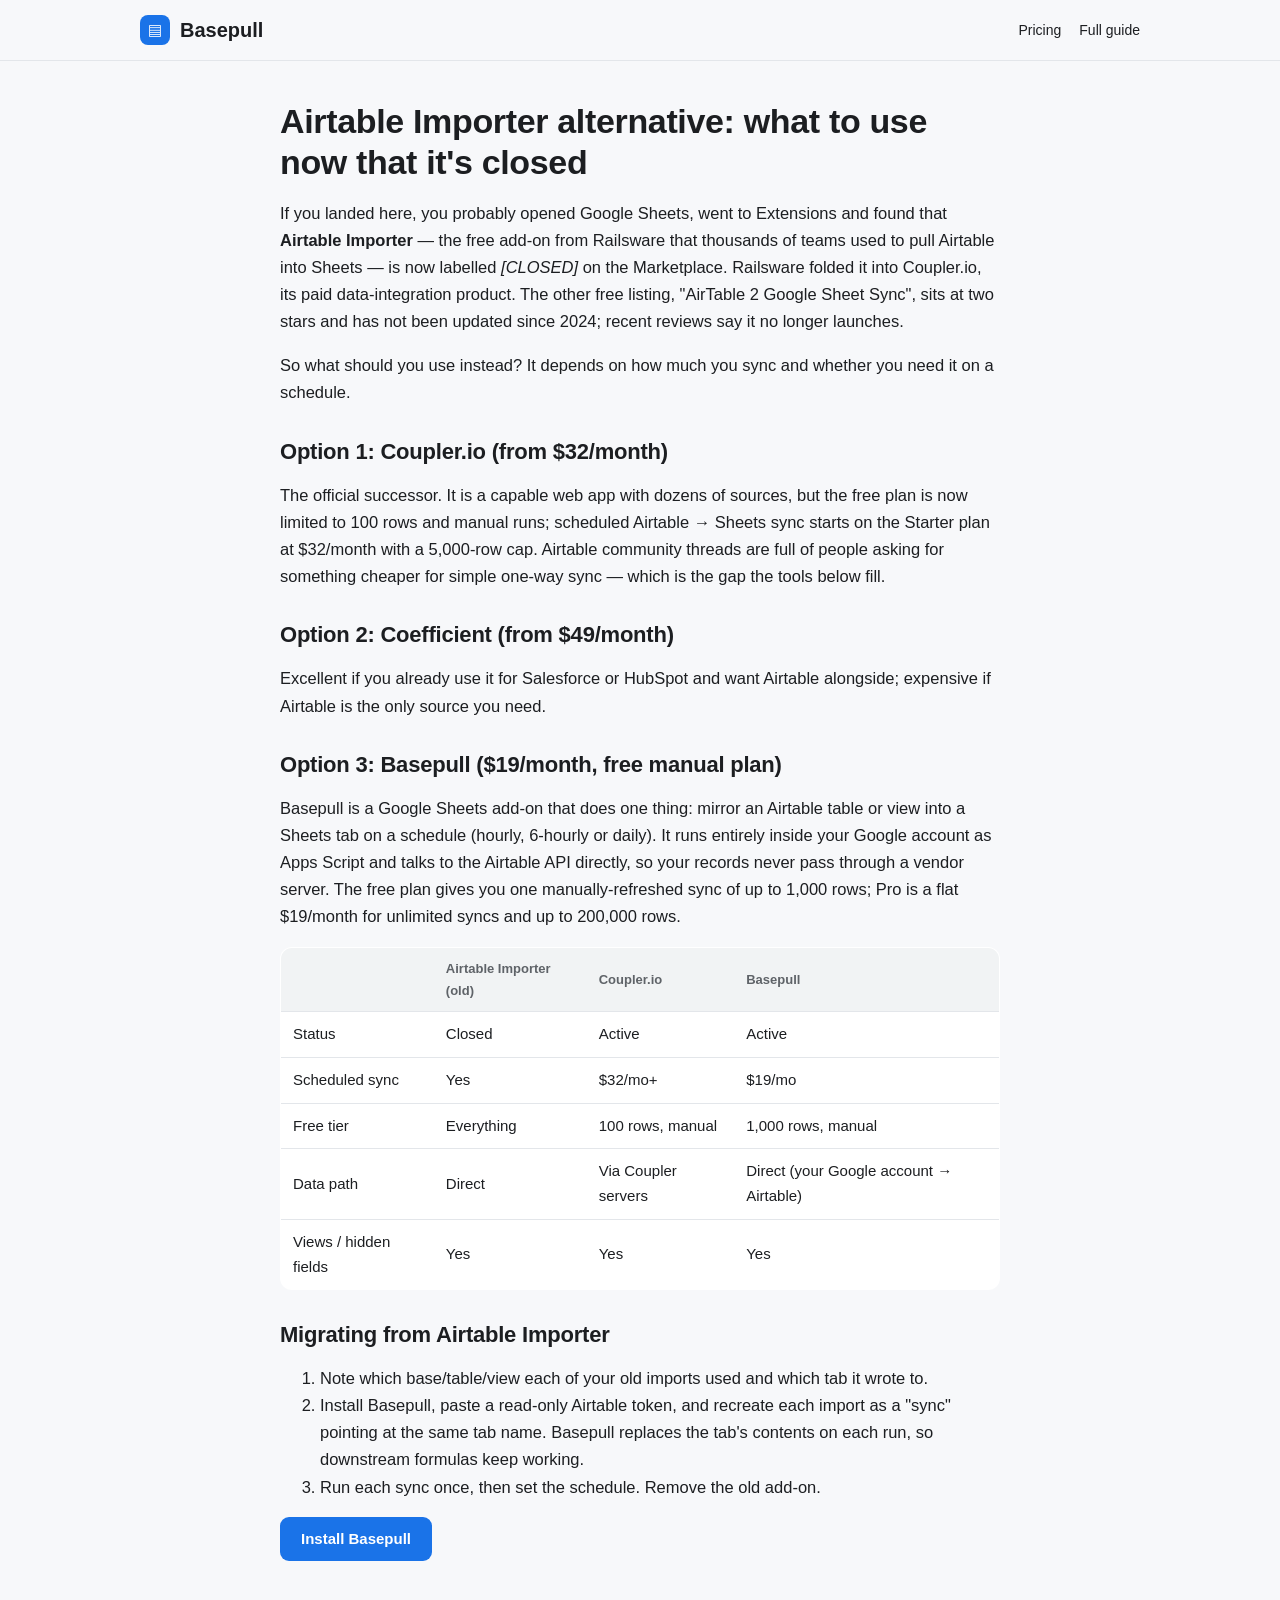
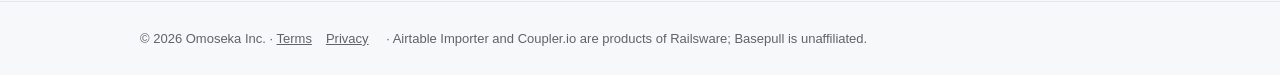
==== airtable-importer-alternative.html @ 1b7c4e72 "Add files via upload" ====
<!doctype html>
<html lang="en"><head><meta charset="utf-8"><meta name="viewport" content="width=device-width,initial-scale=1">
<title>Airtable Importer is closed — the best alternatives for Google Sheets (2026)</title>
<meta name="description" content="Railsware's Airtable Importer add-on for Google Sheets is closed and the other free add-on is abandoned. Here is what to use instead, with prices and limits.">
<link rel="icon" href="favicon.svg" type="image/svg+xml"><link rel="stylesheet" href="style.css"></head>
<body>
<header class="top"><div class="wrap"><a class="brand" href="./"><span class="mark">▤</span>Basepull</a><nav><a href="./#pricing">Pricing</a><a href="airtable-to-google-sheets.html">Full guide</a></nav></div></header>
<main class="article">
<h1>Airtable Importer alternative: what to use now that it's closed</h1>
<p>If you landed here, you probably opened Google Sheets, went to Extensions and found that <strong>Airtable Importer</strong> — the free add-on from Railsware that thousands of teams used to pull Airtable into Sheets — is now labelled <em>[CLOSED]</em> on the Marketplace. Railsware folded it into Coupler.io, its paid data-integration product. The other free listing, "AirTable 2 Google Sheet Sync", sits at two stars and has not been updated since 2024; recent reviews say it no longer launches.</p>
<p>So what should you use instead? It depends on how much you sync and whether you need it on a schedule.</p>

<h2>Option 1: Coupler.io (from $32/month)</h2>
<p>The official successor. It is a capable web app with dozens of sources, but the free plan is now limited to 100 rows and manual runs; scheduled Airtable → Sheets sync starts on the Starter plan at $32/month with a 5,000-row cap. Airtable community threads are full of people asking for something cheaper for simple one-way sync — which is the gap the tools below fill.</p>

<h2>Option 2: Coefficient (from $49/month)</h2>
<p>Excellent if you already use it for Salesforce or HubSpot and want Airtable alongside; expensive if Airtable is the only source you need.</p>

<h2>Option 3: Basepull ($19/month, free manual plan)</h2>
<p>Basepull is a Google Sheets add-on that does one thing: mirror an Airtable table or view into a Sheets tab on a schedule (hourly, 6-hourly or daily). It runs entirely inside your Google account as Apps Script and talks to the Airtable API directly, so your records never pass through a vendor server. The free plan gives you one manually-refreshed sync of up to 1,000 rows; Pro is a flat $19/month for unlimited syncs and up to 200,000 rows.</p>
<div class="tablewrap"><table class="compare">
<tr><th></th><th>Airtable Importer (old)</th><th>Coupler.io</th><th>Basepull</th></tr>
<tr><td>Status</td><td>Closed</td><td>Active</td><td>Active</td></tr>
<tr><td>Scheduled sync</td><td>Yes</td><td>$32/mo+</td><td>$19/mo</td></tr>
<tr><td>Free tier</td><td>Everything</td><td>100 rows, manual</td><td>1,000 rows, manual</td></tr>
<tr><td>Data path</td><td>Direct</td><td>Via Coupler servers</td><td>Direct (your Google account → Airtable)</td></tr>
<tr><td>Views / hidden fields</td><td>Yes</td><td>Yes</td><td>Yes</td></tr>
</table></div>

<h2>Migrating from Airtable Importer</h2>
<ol>
<li>Note which base/table/view each of your old imports used and which tab it wrote to.</li>
<li>Install Basepull, paste a read-only Airtable token, and recreate each import as a "sync" pointing at the same tab name. Basepull replaces the tab's contents on each run, so downstream formulas keep working.</li>
<li>Run each sync once, then set the schedule. Remove the old add-on.</li>
</ol>
<p><a class="btn primary" href="./#install">Install Basepull</a></p>
</main>
<footer><div class="wrap">© 2026 Omoseka Inc. · <a href="terms.html">Terms</a><a href="privacy.html">Privacy</a> · Airtable Importer and Coupler.io are products of Railsware; Basepull is unaffiliated.</div></footer>
</body></html>
---- style.css ----
:root{--bg:#f7f8fa;--paper:#fff;--ink:#1c1e21;--muted:#5f6368;--line:#e3e6ea;--accent:#1a73e8;--accent-2:#1557b0;--accent-soft:#e8f0fe;--good:#1e7e4a;--good-soft:#e6f4ea;--warn:#8a5a10;--warn-soft:#fbf1dc;--shadow:0 1px 2px rgba(0,0,0,.05),0 10px 30px rgba(28,30,33,.06)}
*{box-sizing:border-box}
body{margin:0;background:var(--bg);color:var(--ink);font-family:Inter,"Helvetica Neue",Helvetica,Arial,system-ui,sans-serif;font-size:16px;line-height:1.65}
a{color:var(--accent)}
h1,h2,h3{line-height:1.2;margin:0 0 .5em;letter-spacing:-.01em}
.wrap{max-width:1040px;margin:0 auto;padding:0 20px}
header.top{border-bottom:1px solid var(--line);background:rgba(247,248,250,.92);backdrop-filter:blur(8px);position:sticky;top:0;z-index:5}
header.top .wrap{display:flex;align-items:center;justify-content:space-between;height:60px}
.brand{display:flex;align-items:center;gap:10px;font-weight:700;font-size:20px;text-decoration:none;color:var(--ink)}
.brand .mark{width:30px;height:30px;border-radius:8px;background:var(--accent);color:#fff;display:grid;place-items:center;font-size:15px}
nav a{margin-left:18px;color:var(--ink);text-decoration:none;font-size:14px}
.btn{display:inline-flex;align-items:center;justify-content:center;gap:8px;border:1px solid transparent;border-radius:9px;padding:11px 20px;font-size:15px;font-weight:600;cursor:pointer;text-decoration:none;font-family:inherit;line-height:1.3;transition:.15s}
.btn.primary{background:var(--accent);color:#fff}.btn.primary:hover{background:var(--accent-2)}
.btn.ghost{background:transparent;border-color:var(--line);color:var(--ink)}.btn.ghost:hover{background:#fff}
.btn.big{padding:14px 26px;font-size:16px}
.badge{display:inline-flex;border-radius:999px;padding:3px 10px;font-size:12px;font-weight:600;background:var(--accent-soft);color:var(--accent-2)}
.hero{padding:64px 0 32px;text-align:center}
.hero h1{font-size:44px;max-width:20ch;margin:12px auto}
.hero p.lead{font-size:18px;color:var(--muted);max-width:60ch;margin:0 auto 22px}
@media(max-width:640px){.hero h1{font-size:30px}}
.panel{background:var(--paper);border:1px solid var(--line);border-radius:14px;box-shadow:var(--shadow);padding:22px}
section.block{padding:40px 0}
section.block h2{font-size:30px;margin-bottom:18px}
.grid3{display:grid;grid-template-columns:repeat(3,1fr);gap:16px}
@media(max-width:860px){.grid3{grid-template-columns:1fr}}
.card{background:var(--paper);border:1px solid var(--line);border-radius:14px;padding:22px}
.card h3{font-size:18px}.card p{color:var(--muted);font-size:15px;margin:0}
.price .amt{font-size:36px;font-weight:700}.price .amt small{font-size:15px;color:var(--muted);font-weight:400}
.price ul{padding-left:1.2em;margin:10px 0 16px;font-size:15px}.price li{margin-bottom:4px}
.price.hot{border-color:var(--accent);box-shadow:0 0 0 3px var(--accent-soft)}
.faq details{border-bottom:1px solid var(--line);padding:12px 0}.faq summary{cursor:pointer;font-weight:600}.faq p{margin:8px 0 0;color:var(--muted);font-size:15px}
.steps{counter-reset:s;display:grid;grid-template-columns:repeat(3,1fr);gap:16px}
@media(max-width:860px){.steps{grid-template-columns:1fr}}
.steps .card::before{counter-increment:s;content:counter(s);display:inline-grid;place-items:center;width:28px;height:28px;border-radius:50%;background:var(--accent);color:#fff;font-weight:700;margin-bottom:10px}
.compare{width:100%;border-collapse:collapse;font-size:15px;background:#fff;border:1px solid var(--line);border-radius:12px;overflow:hidden}
.compare th,.compare td{padding:10px 12px;border-bottom:1px solid var(--line);text-align:left}
.compare th{background:#f1f3f4;font-size:13px;color:var(--muted)}
.compare tr:last-child td{border-bottom:0}
.tablewrap{overflow-x:auto}
footer{border-top:1px solid var(--line);margin-top:40px;padding:26px 0;color:var(--muted);font-size:13px}footer a{color:var(--muted);margin-right:14px}
.article{max-width:760px;margin:40px auto;padding:0 20px}.article h1{font-size:34px}.article h2{font-size:22px;margin-top:32px}.article p,.article li{font-size:16.5px}
.article img{border:1px solid var(--line);border-radius:10px}
.note{background:var(--warn-soft);color:var(--warn);border-radius:9px;padding:10px 14px;font-size:14px}
code,pre{font-family:ui-monospace,SFMono-Regular,Menlo,monospace;font-size:14px;background:#f1f3f4;border-radius:6px;padding:2px 6px}
pre{padding:12px 14px;overflow-x:auto}
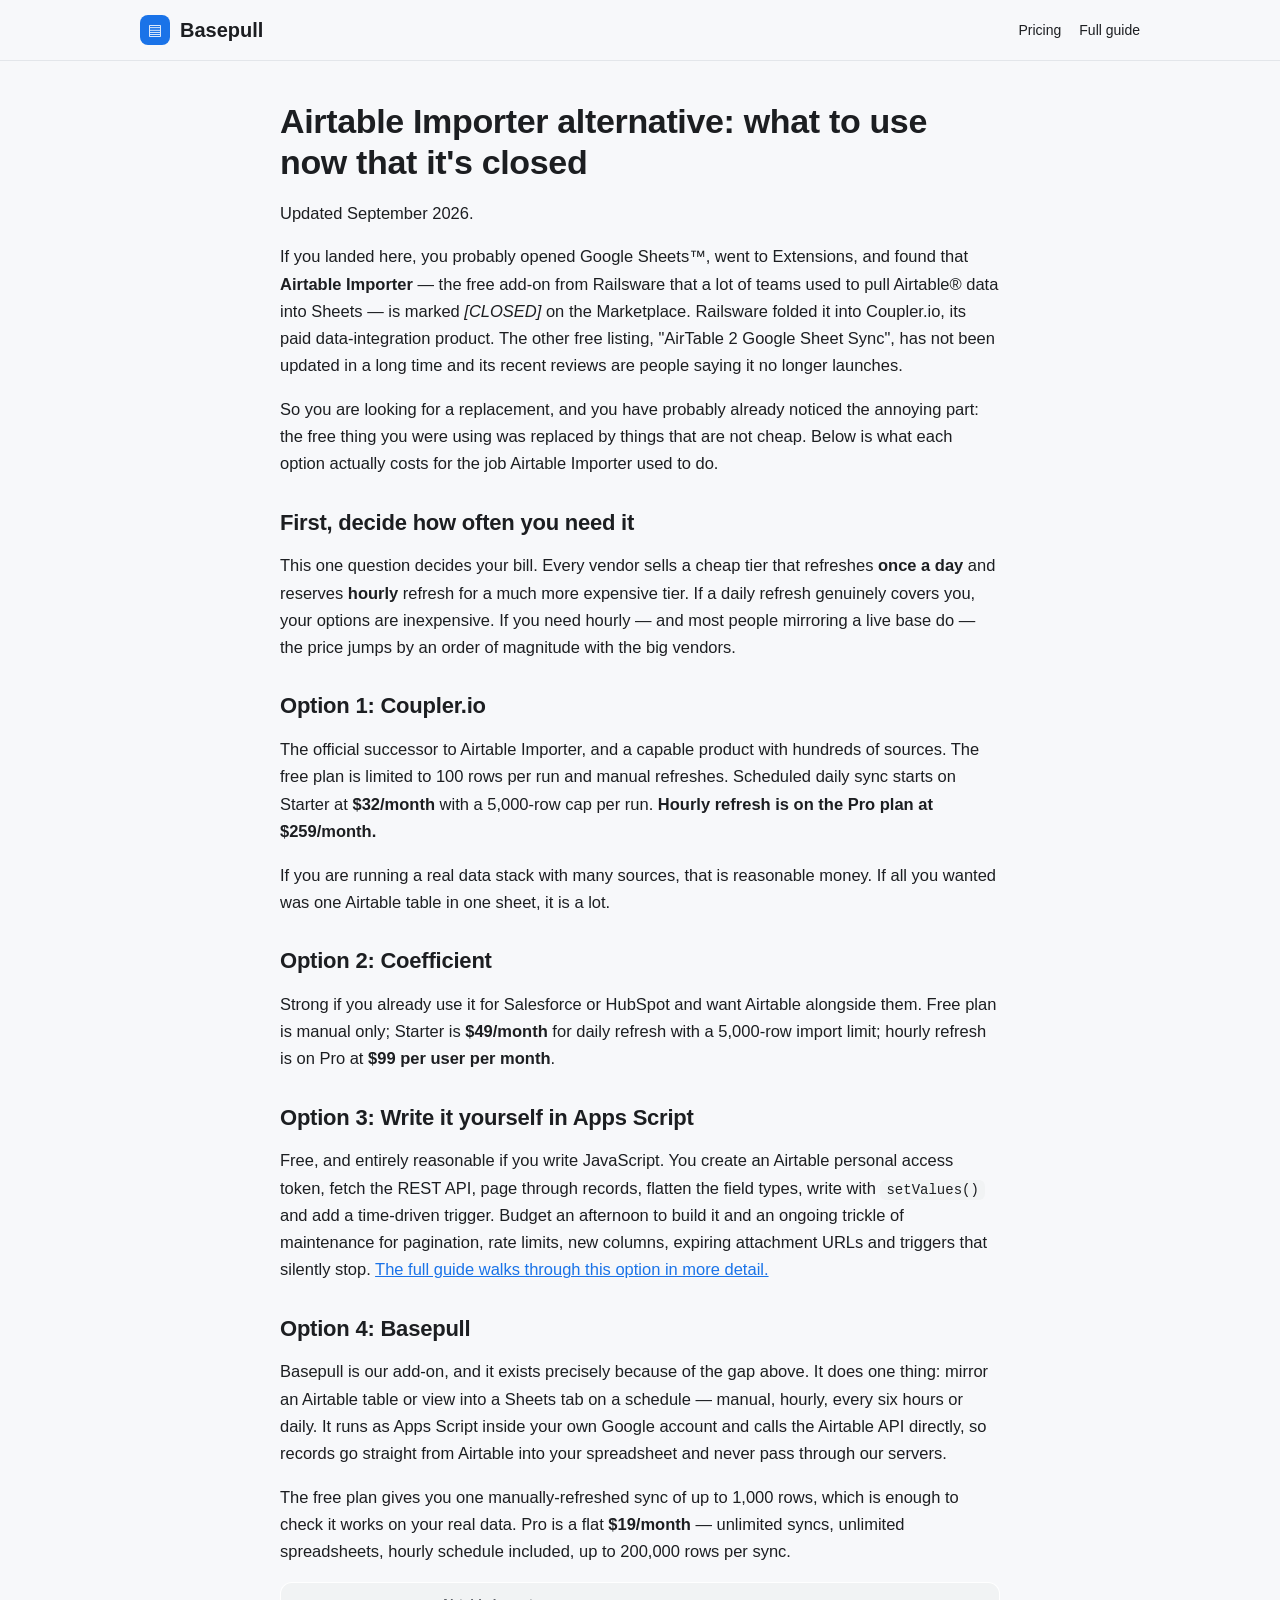
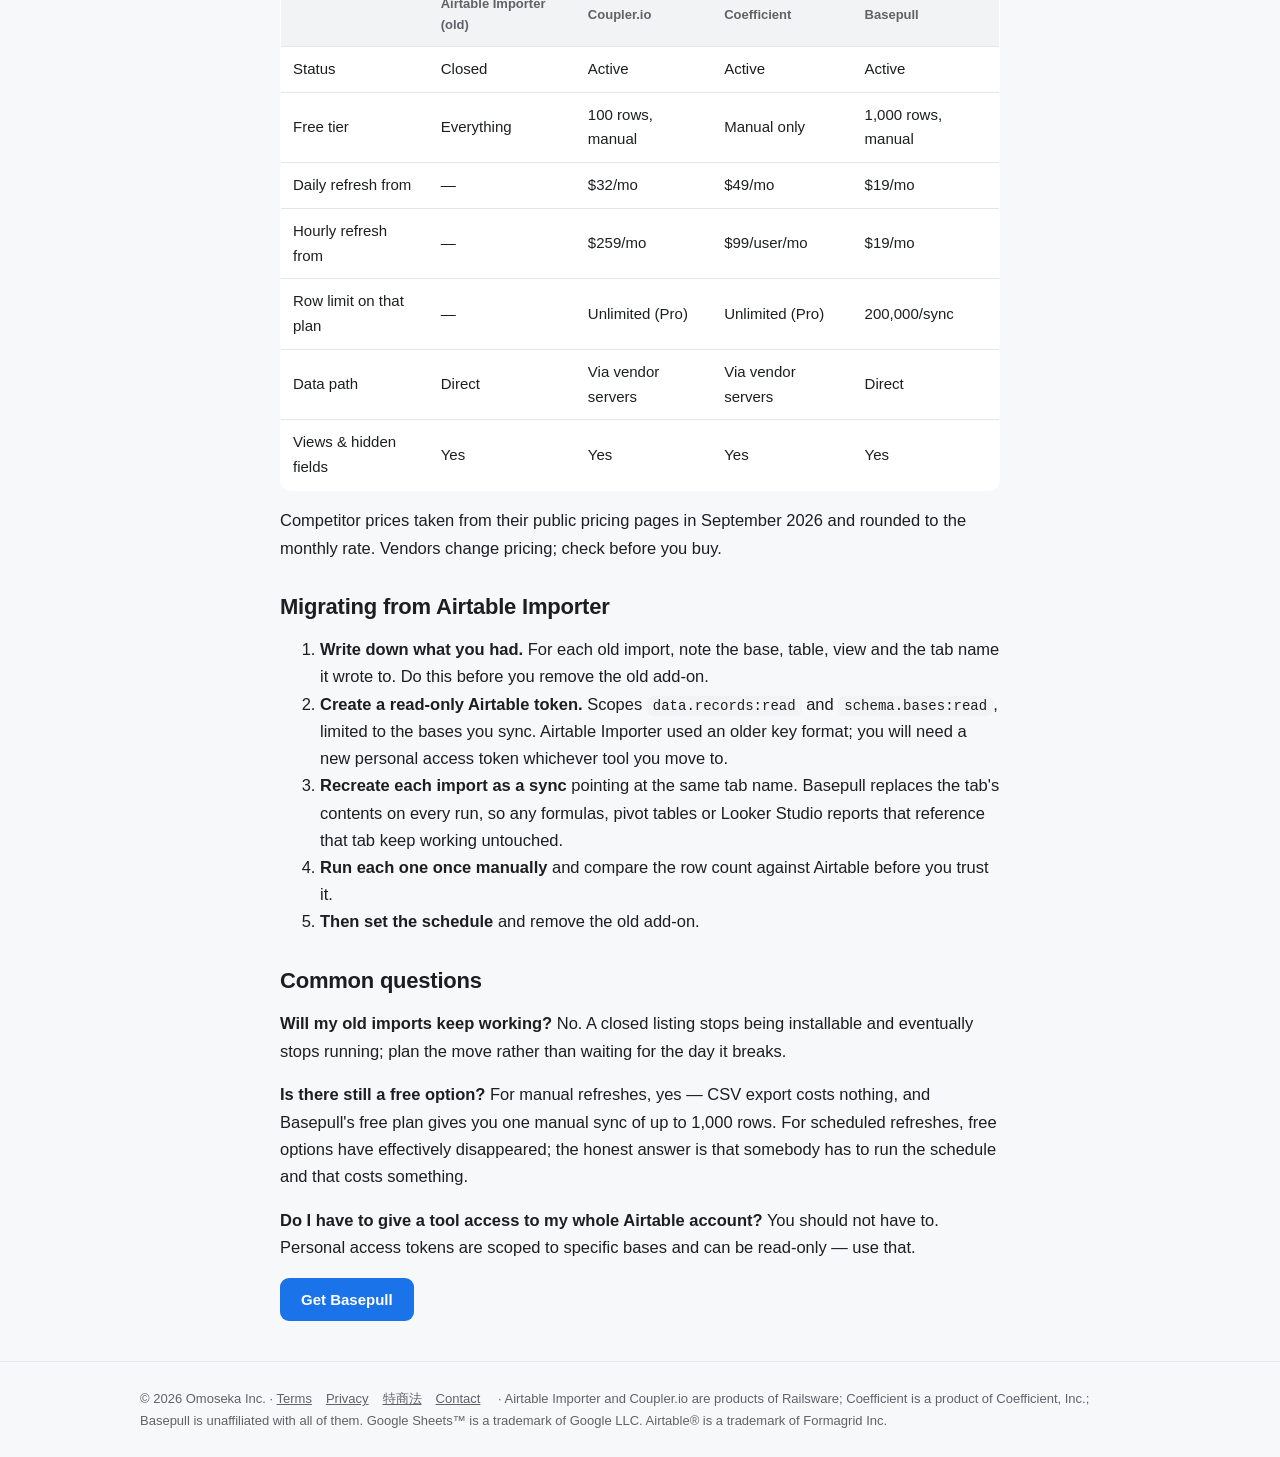
==== commit b4763008: "Expand SEO articles and add Coupler.io alternative page" ====
--- a/airtable-importer-alternative.html
+++ b/airtable-importer-alternative.html
@@ -1,39 +1,60 @@
 <!doctype html>
 <html lang="en"><head><meta charset="utf-8"><meta name="viewport" content="width=device-width,initial-scale=1">
 <title>Airtable Importer is closed — the best alternatives for Google Sheets (2026)</title>
-<meta name="description" content="Railsware's Airtable Importer add-on for Google Sheets is closed and the other free add-on is abandoned. Here is what to use instead, with prices and limits.">
+<meta name="description" content="Railsware's free Airtable Importer add-on for Google Sheets is closed. Here is what to use instead in 2026, with real prices, row limits and which plans actually include hourly refresh.">
+<link rel="canonical" href="https://basepull.app/airtable-importer-alternative.html">
 <link rel="icon" href="favicon.svg" type="image/svg+xml"><link rel="stylesheet" href="style.css"></head>
 <body>
-<header class="top"><div class="wrap"><a class="brand" href="./"><span class="mark">▤</span>Basepull</a><nav><a href="./#pricing">Pricing</a><a href="airtable-to-google-sheets.html">Full guide</a></nav></div></header>
+<header class="top"><div class="wrap"><a class="brand" href="./"><span class="mark">&#9636;</span>Basepull</a><nav><a href="./#pricing">Pricing</a><a href="airtable-to-google-sheets.html">Full guide</a></nav></div></header>
 <main class="article">
 <h1>Airtable Importer alternative: what to use now that it's closed</h1>
-<p>If you landed here, you probably opened Google Sheets, went to Extensions and found that <strong>Airtable Importer</strong> — the free add-on from Railsware that thousands of teams used to pull Airtable into Sheets — is now labelled <em>[CLOSED]</em> on the Marketplace. Railsware folded it into Coupler.io, its paid data-integration product. The other free listing, "AirTable 2 Google Sheet Sync", sits at two stars and has not been updated since 2024; recent reviews say it no longer launches.</p>
-<p>So what should you use instead? It depends on how much you sync and whether you need it on a schedule.</p>
+<p class="lede">Updated September 2026.</p>
+<p>If you landed here, you probably opened Google Sheets&trade;, went to Extensions, and found that <strong>Airtable Importer</strong> &mdash; the free add-on from Railsware that a lot of teams used to pull Airtable&reg; data into Sheets &mdash; is marked <em>[CLOSED]</em> on the Marketplace. Railsware folded it into Coupler.io, its paid data-integration product. The other free listing, "AirTable 2 Google Sheet Sync", has not been updated in a long time and its recent reviews are people saying it no longer launches.</p>
+<p>So you are looking for a replacement, and you have probably already noticed the annoying part: the free thing you were using was replaced by things that are not cheap. Below is what each option actually costs for the job Airtable Importer used to do.</p>
 
-<h2>Option 1: Coupler.io (from $32/month)</h2>
-<p>The official successor. It is a capable web app with dozens of sources, but the free plan is now limited to 100 rows and manual runs; scheduled Airtable → Sheets sync starts on the Starter plan at $32/month with a 5,000-row cap. Airtable community threads are full of people asking for something cheaper for simple one-way sync — which is the gap the tools below fill.</p>
+<h2>First, decide how often you need it</h2>
+<p>This one question decides your bill. Every vendor sells a cheap tier that refreshes <strong>once a day</strong> and reserves <strong>hourly</strong> refresh for a much more expensive tier. If a daily refresh genuinely covers you, your options are inexpensive. If you need hourly &mdash; and most people mirroring a live base do &mdash; the price jumps by an order of magnitude with the big vendors.</p>
 
-<h2>Option 2: Coefficient (from $49/month)</h2>
-<p>Excellent if you already use it for Salesforce or HubSpot and want Airtable alongside; expensive if Airtable is the only source you need.</p>
+<h2>Option 1: Coupler.io</h2>
+<p>The official successor to Airtable Importer, and a capable product with hundreds of sources. The free plan is limited to 100 rows per run and manual refreshes. Scheduled daily sync starts on Starter at <strong>$32/month</strong> with a 5,000-row cap per run. <strong>Hourly refresh is on the Pro plan at $259/month.</strong></p>
+<p>If you are running a real data stack with many sources, that is reasonable money. If all you wanted was one Airtable table in one sheet, it is a lot.</p>
 
-<h2>Option 3: Basepull ($19/month, free manual plan)</h2>
-<p>Basepull is a Google Sheets add-on that does one thing: mirror an Airtable table or view into a Sheets tab on a schedule (hourly, 6-hourly or daily). It runs entirely inside your Google account as Apps Script and talks to the Airtable API directly, so your records never pass through a vendor server. The free plan gives you one manually-refreshed sync of up to 1,000 rows; Pro is a flat $19/month for unlimited syncs and up to 200,000 rows.</p>
+<h2>Option 2: Coefficient</h2>
+<p>Strong if you already use it for Salesforce or HubSpot and want Airtable alongside them. Free plan is manual only; Starter is <strong>$49/month</strong> for daily refresh with a 5,000-row import limit; hourly refresh is on Pro at <strong>$99 per user per month</strong>.</p>
+
+<h2>Option 3: Write it yourself in Apps Script</h2>
+<p>Free, and entirely reasonable if you write JavaScript. You create an Airtable personal access token, fetch the REST API, page through records, flatten the field types, write with <code>setValues()</code> and add a time-driven trigger. Budget an afternoon to build it and an ongoing trickle of maintenance for pagination, rate limits, new columns, expiring attachment URLs and triggers that silently stop. <a href="airtable-to-google-sheets.html">The full guide walks through this option in more detail.</a></p>
+
+<h2>Option 4: Basepull</h2>
+<p>Basepull is our add-on, and it exists precisely because of the gap above. It does one thing: mirror an Airtable table or view into a Sheets tab on a schedule &mdash; manual, hourly, every six hours or daily. It runs as Apps Script inside your own Google account and calls the Airtable API directly, so records go straight from Airtable into your spreadsheet and never pass through our servers.</p>
+<p>The free plan gives you one manually-refreshed sync of up to 1,000 rows, which is enough to check it works on your real data. Pro is a flat <strong>$19/month</strong> &mdash; unlimited syncs, unlimited spreadsheets, hourly schedule included, up to 200,000 rows per sync.</p>
+
 <div class="tablewrap"><table class="compare">
-<tr><th></th><th>Airtable Importer (old)</th><th>Coupler.io</th><th>Basepull</th></tr>
-<tr><td>Status</td><td>Closed</td><td>Active</td><td>Active</td></tr>
-<tr><td>Scheduled sync</td><td>Yes</td><td>$32/mo+</td><td>$19/mo</td></tr>
-<tr><td>Free tier</td><td>Everything</td><td>100 rows, manual</td><td>1,000 rows, manual</td></tr>
-<tr><td>Data path</td><td>Direct</td><td>Via Coupler servers</td><td>Direct (your Google account → Airtable)</td></tr>
-<tr><td>Views / hidden fields</td><td>Yes</td><td>Yes</td><td>Yes</td></tr>
+<tr><th></th><th>Airtable Importer (old)</th><th>Coupler.io</th><th>Coefficient</th><th>Basepull</th></tr>
+<tr><td>Status</td><td>Closed</td><td>Active</td><td>Active</td><td>Active</td></tr>
+<tr><td>Free tier</td><td>Everything</td><td>100 rows, manual</td><td>Manual only</td><td>1,000 rows, manual</td></tr>
+<tr><td>Daily refresh from</td><td>&mdash;</td><td>$32/mo</td><td>$49/mo</td><td>$19/mo</td></tr>
+<tr><td>Hourly refresh from</td><td>&mdash;</td><td>$259/mo</td><td>$99/user/mo</td><td>$19/mo</td></tr>
+<tr><td>Row limit on that plan</td><td>&mdash;</td><td>Unlimited (Pro)</td><td>Unlimited (Pro)</td><td>200,000/sync</td></tr>
+<tr><td>Data path</td><td>Direct</td><td>Via vendor servers</td><td>Via vendor servers</td><td>Direct</td></tr>
+<tr><td>Views &amp; hidden fields</td><td>Yes</td><td>Yes</td><td>Yes</td><td>Yes</td></tr>
 </table></div>
+<p class="muted">Competitor prices taken from their public pricing pages in September 2026 and rounded to the monthly rate. Vendors change pricing; check before you buy.</p>
 
 <h2>Migrating from Airtable Importer</h2>
 <ol>
-<li>Note which base/table/view each of your old imports used and which tab it wrote to.</li>
-<li>Install Basepull, paste a read-only Airtable token, and recreate each import as a "sync" pointing at the same tab name. Basepull replaces the tab's contents on each run, so downstream formulas keep working.</li>
-<li>Run each sync once, then set the schedule. Remove the old add-on.</li>
+<li><strong>Write down what you had.</strong> For each old import, note the base, table, view and the tab name it wrote to. Do this before you remove the old add-on.</li>
+<li><strong>Create a read-only Airtable token.</strong> Scopes <code>data.records:read</code> and <code>schema.bases:read</code>, limited to the bases you sync. Airtable Importer used an older key format; you will need a new personal access token whichever tool you move to.</li>
+<li><strong>Recreate each import as a sync</strong> pointing at the same tab name. Basepull replaces the tab's contents on every run, so any formulas, pivot tables or Looker Studio reports that reference that tab keep working untouched.</li>
+<li><strong>Run each one once manually</strong> and compare the row count against Airtable before you trust it.</li>
+<li><strong>Then set the schedule</strong> and remove the old add-on.</li>
 </ol>
-<p><a class="btn primary" href="./#install">Install Basepull</a></p>
+
+<h2>Common questions</h2>
+<p><strong>Will my old imports keep working?</strong> No. A closed listing stops being installable and eventually stops running; plan the move rather than waiting for the day it breaks.</p>
+<p><strong>Is there still a free option?</strong> For manual refreshes, yes &mdash; CSV export costs nothing, and Basepull's free plan gives you one manual sync of up to 1,000 rows. For scheduled refreshes, free options have effectively disappeared; the honest answer is that somebody has to run the schedule and that costs something.</p>
+<p><strong>Do I have to give a tool access to my whole Airtable account?</strong> You should not have to. Personal access tokens are scoped to specific bases and can be read-only &mdash; use that.</p>
+<p><a class="btn primary" href="./#install">Get Basepull</a></p>
 </main>
-<footer><div class="wrap">© 2026 Omoseka Inc. · <a href="terms.html">Terms</a><a href="privacy.html">Privacy</a> · Airtable Importer and Coupler.io are products of Railsware; Basepull is unaffiliated.</div></footer>
+<footer><div class="wrap">&copy; 2026 Omoseka Inc. &middot; <a href="terms.html">Terms</a><a href="privacy.html">Privacy</a><a href="tokushoho.html">&#29305;&#21830;&#27861;</a><a href="mailto:mail@omoseka.com">Contact</a> &middot; Airtable Importer and Coupler.io are products of Railsware; Coefficient is a product of Coefficient, Inc.; Basepull is unaffiliated with all of them. Google Sheets&trade; is a trademark of Google LLC. Airtable&reg; is a trademark of Formagrid Inc.</div></footer>
 </body></html>
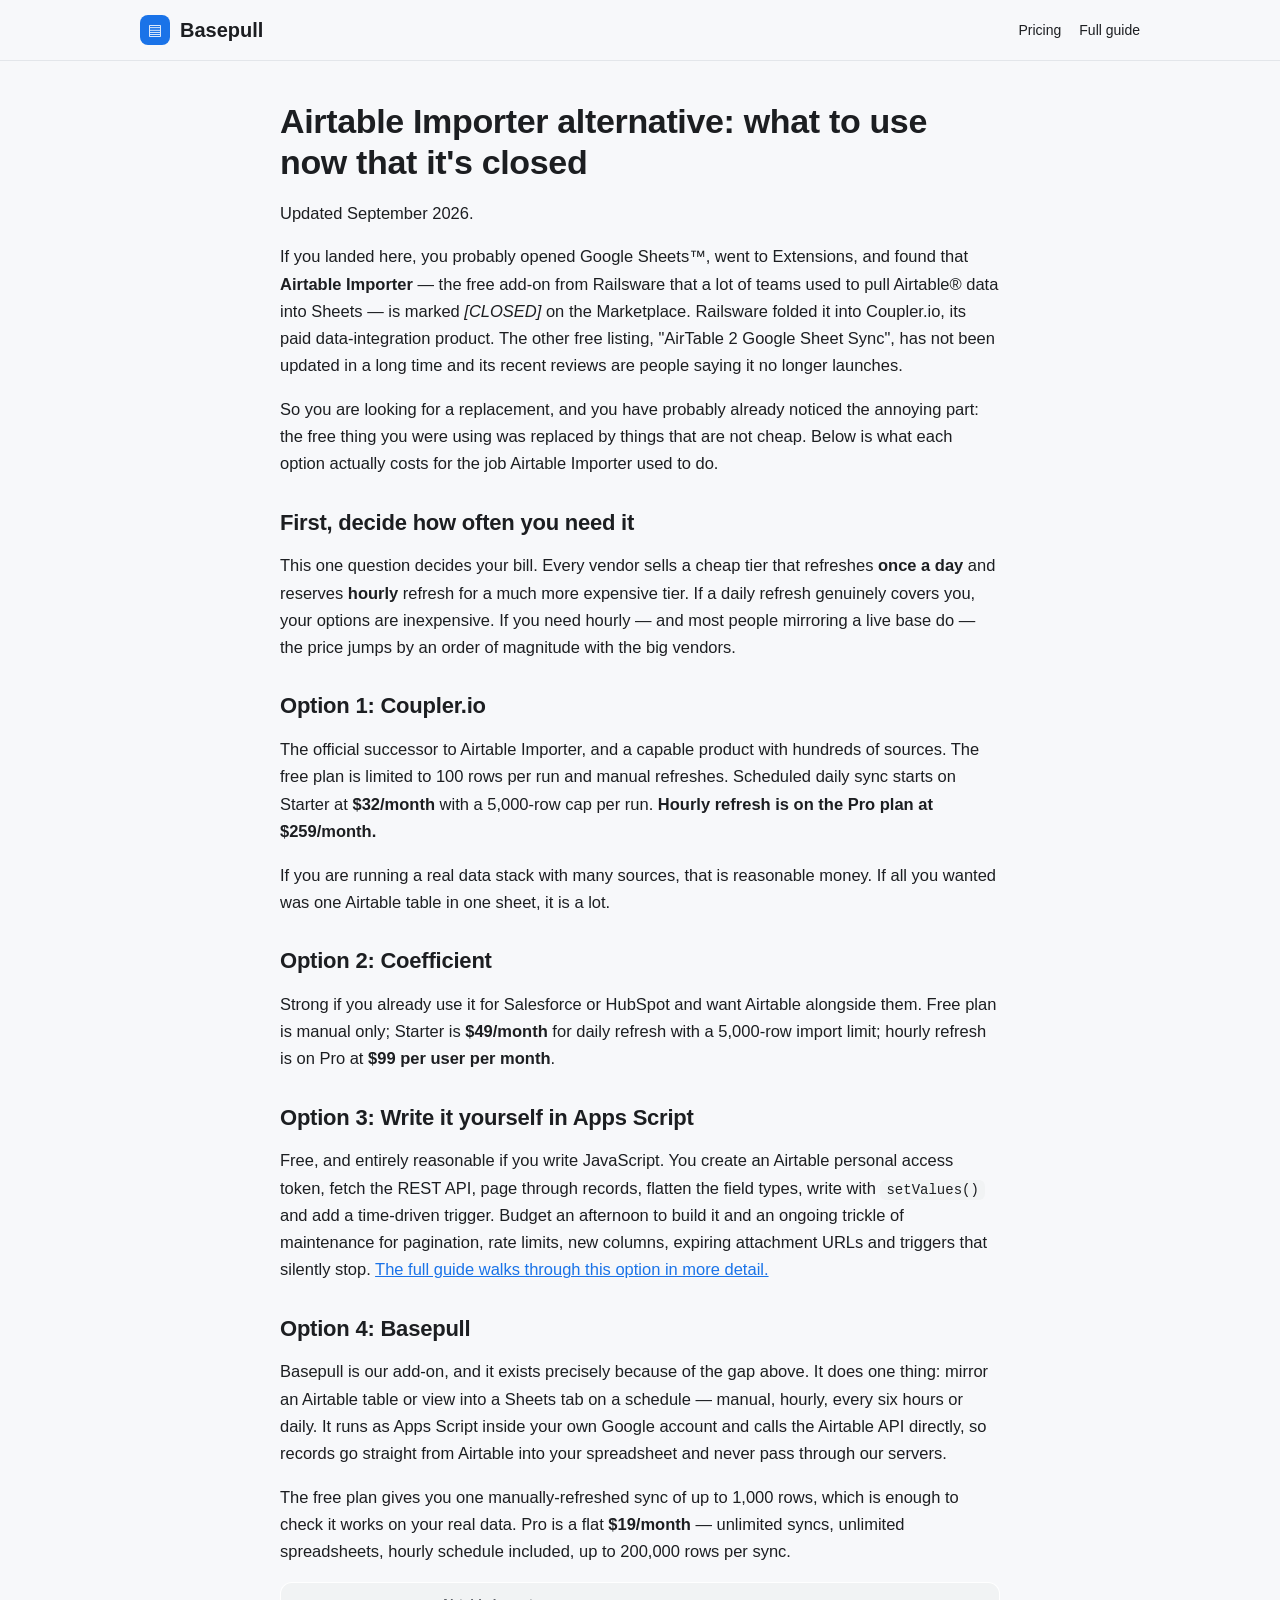
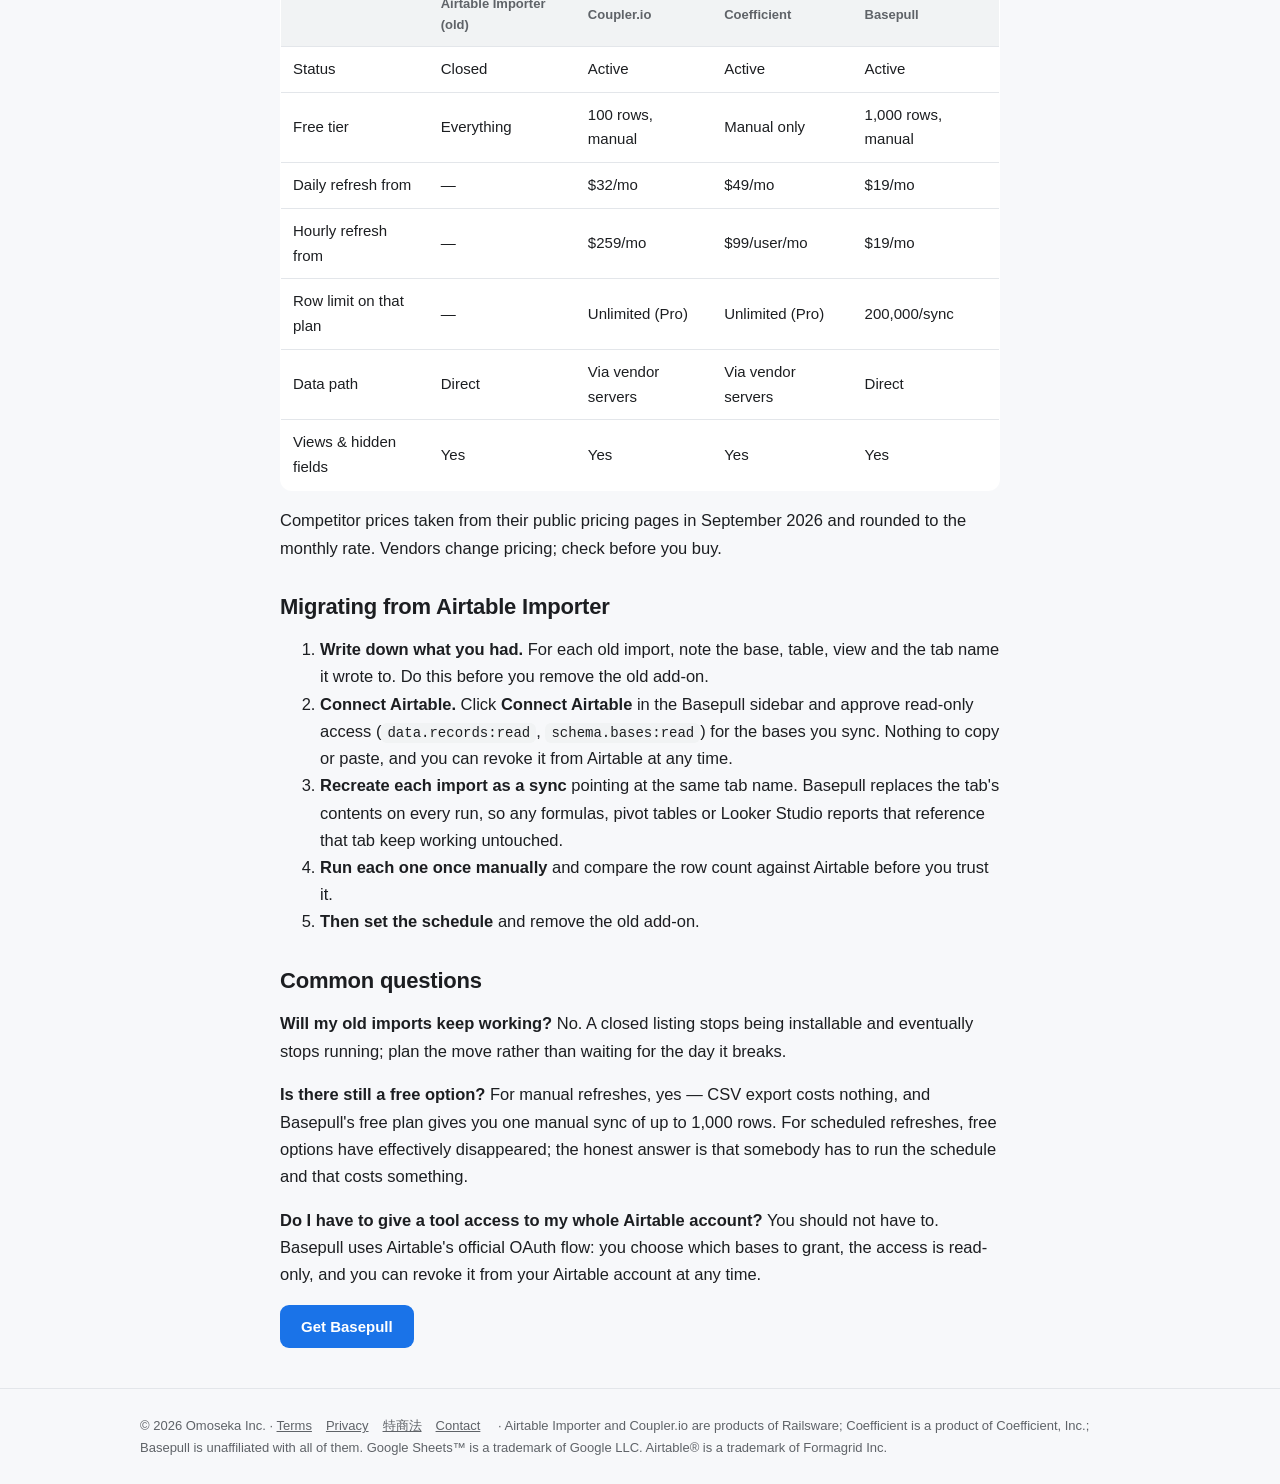
==== commit 9bf5b0af: "Site copy: switch onboarding from personal access tokens to Airtable OAuth" ====
--- a/airtable-importer-alternative.html
+++ b/airtable-importer-alternative.html
@@ -44,7 +44,7 @@
 <h2>Migrating from Airtable Importer</h2>
 <ol>
 <li><strong>Write down what you had.</strong> For each old import, note the base, table, view and the tab name it wrote to. Do this before you remove the old add-on.</li>
-<li><strong>Create a read-only Airtable token.</strong> Scopes <code>data.records:read</code> and <code>schema.bases:read</code>, limited to the bases you sync. Airtable Importer used an older key format; you will need a new personal access token whichever tool you move to.</li>
+<li><strong>Connect Airtable.</strong> Click <strong>Connect Airtable</strong> in the Basepull sidebar and approve read-only access (<code>data.records:read</code>, <code>schema.bases:read</code>) for the bases you sync. Nothing to copy or paste, and you can revoke it from Airtable at any time.</li>
 <li><strong>Recreate each import as a sync</strong> pointing at the same tab name. Basepull replaces the tab's contents on every run, so any formulas, pivot tables or Looker Studio reports that reference that tab keep working untouched.</li>
 <li><strong>Run each one once manually</strong> and compare the row count against Airtable before you trust it.</li>
 <li><strong>Then set the schedule</strong> and remove the old add-on.</li>
@@ -53,7 +53,7 @@
 <h2>Common questions</h2>
 <p><strong>Will my old imports keep working?</strong> No. A closed listing stops being installable and eventually stops running; plan the move rather than waiting for the day it breaks.</p>
 <p><strong>Is there still a free option?</strong> For manual refreshes, yes &mdash; CSV export costs nothing, and Basepull's free plan gives you one manual sync of up to 1,000 rows. For scheduled refreshes, free options have effectively disappeared; the honest answer is that somebody has to run the schedule and that costs something.</p>
-<p><strong>Do I have to give a tool access to my whole Airtable account?</strong> You should not have to. Personal access tokens are scoped to specific bases and can be read-only &mdash; use that.</p>
+<p><strong>Do I have to give a tool access to my whole Airtable account?</strong> You should not have to. Basepull uses Airtable's official OAuth flow: you choose which bases to grant, the access is read-only, and you can revoke it from your Airtable account at any time.</p>
 <p><a class="btn primary" href="./#install">Get Basepull</a></p>
 </main>
 <footer><div class="wrap">&copy; 2026 Omoseka Inc. &middot; <a href="terms.html">Terms</a><a href="privacy.html">Privacy</a><a href="tokushoho.html">&#29305;&#21830;&#27861;</a><a href="mailto:mail@omoseka.com">Contact</a> &middot; Airtable Importer and Coupler.io are products of Railsware; Coefficient is a product of Coefficient, Inc.; Basepull is unaffiliated with all of them. Google Sheets&trade; is a trademark of Google LLC. Airtable&reg; is a trademark of Formagrid Inc.</div></footer>
